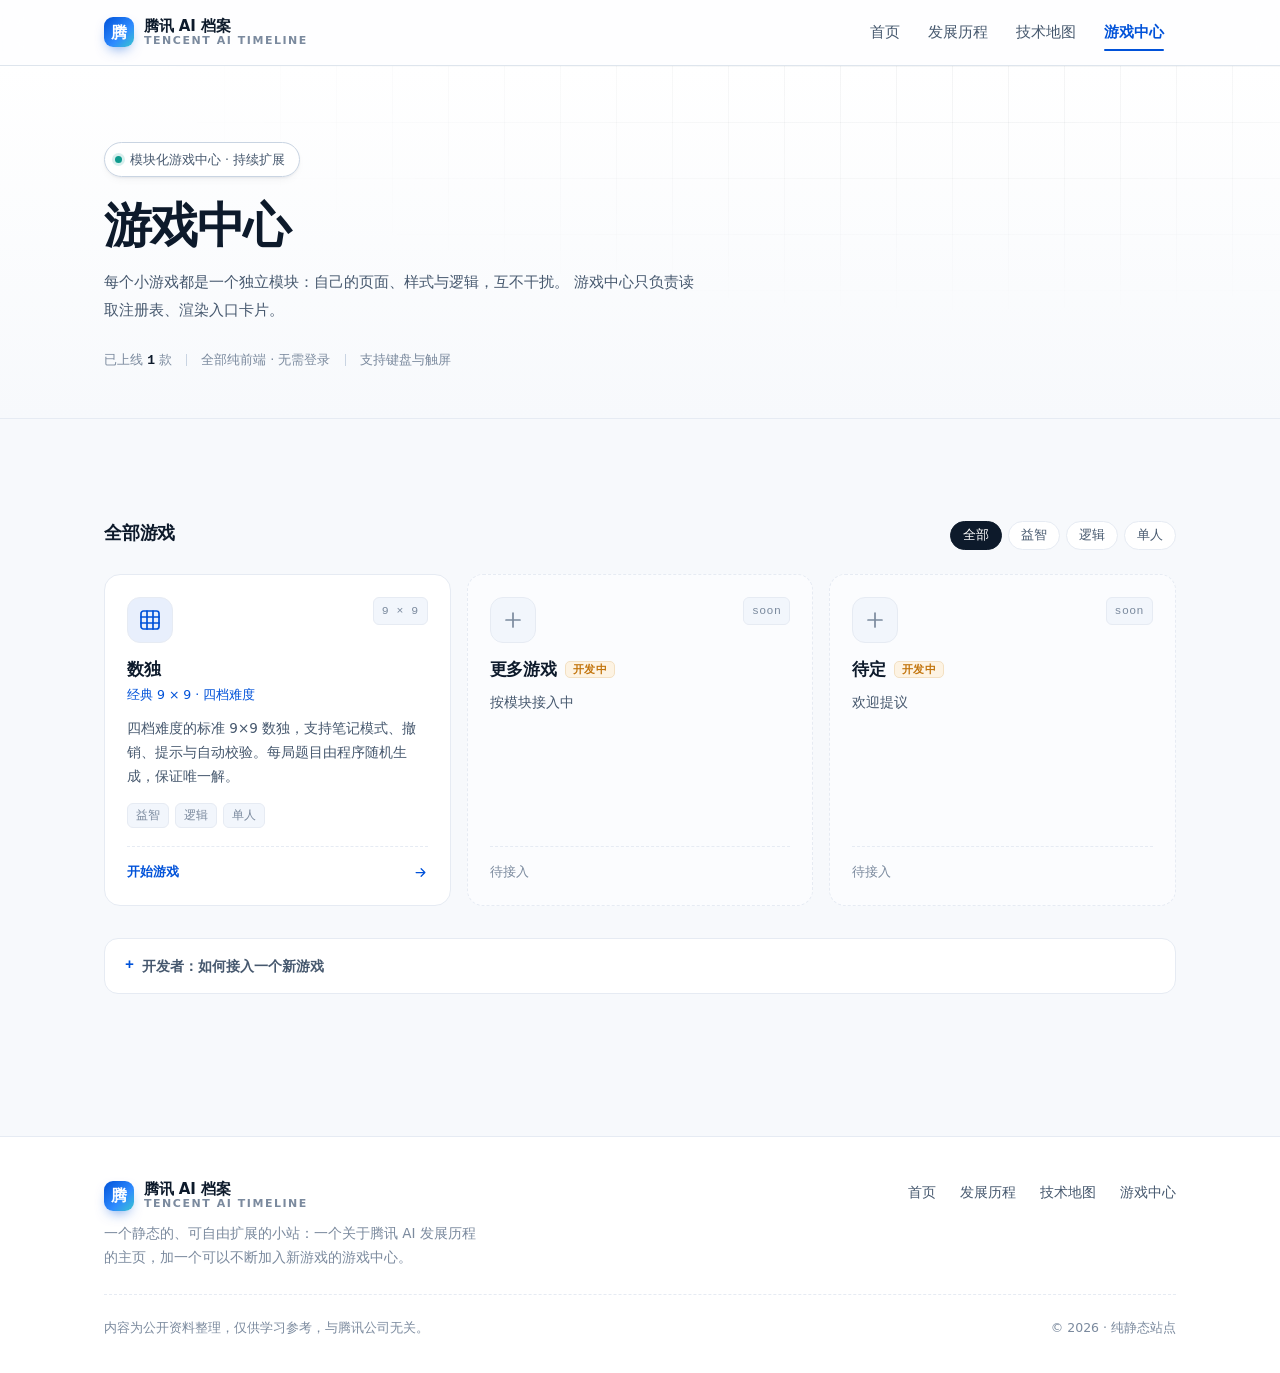
==== games.html @ ee5a66cd "Add files via upload" ====
<!DOCTYPE html>
<html lang="zh-CN">
<head>
<meta charset="UTF-8" />
<meta name="viewport" content="width=device-width, initial-scale=1" />
<title>游戏中心 · 腾讯 AI 档案</title>
<meta name="description" content="站点的小游戏合集：目前上线经典 9×9 数独，采用模块化结构，可持续接入更多小游戏。" />
<link rel="icon" href="data:image/svg+xml,%3Csvg xmlns='http://www.w3.org/2000/svg' viewBox='0 0 32 32'%3E%3Crect width='32' height='32' rx='9' fill='%230052d9'/%3E%3Ctext x='16' y='22' font-size='16' font-family='serif' fill='white' text-anchor='middle'%3EA%3C/text%3E%3C/svg%3E" />
<link rel="stylesheet" href="assets/css/base.css" />
<link rel="stylesheet" href="assets/css/games.css" />
<script>document.documentElement.classList.add('js');</script>
</head>
<body>

<header class="nav">
  <div class="nav__inner">
    <a class="brand" href="index.html">
      <span class="brand__mark">腾</span>
      <span class="brand__text">
        <b>腾讯 AI 档案</b>
        <span>Tencent AI Timeline</span>
      </span>
    </a>
    <button class="nav__toggle" type="button" aria-label="展开菜单" aria-expanded="false" data-nav-toggle>
      <span></span>
    </button>
    <nav class="nav__links" data-nav-links>
      <a class="nav__link" href="index.html">首页</a>
      <a class="nav__link" href="index.html#timeline">发展历程</a>
      <a class="nav__link" href="index.html#map">技术地图</a>
      <a class="nav__link is-active" href="games.html">游戏中心</a>
    </nav>
  </div>
</header>

<main>

  <section class="games-hero">
    <div class="games-hero__grid" aria-hidden="true"></div>
    <div class="wrap">
      <span class="hero__badge"><i class="dot"></i> 模块化游戏中心 · 持续扩展</span>
      <h1>游戏中心</h1>
      <p>
        每个小游戏都是一个独立模块：自己的页面、样式与逻辑，互不干扰。
        游戏中心只负责读取注册表、渲染入口卡片。
      </p>
      <div class="games-hero__meta">
        <span>已上线 <b id="game-count">1</b> 款</span>
        <span class="sep" aria-hidden="true"></span>
        <span>全部纯前端 · 无需登录</span>
        <span class="sep" aria-hidden="true"></span>
        <span>支持键盘与触屏</span>
      </div>
    </div>
  </section>

  <section class="section section--tight">
    <div class="wrap">
      <div class="games-list-head">
        <h2>全部游戏</h2>
        <div class="tag-filter" id="tag-filter" aria-label="按标签筛选"></div>
      </div>

      <div class="game-grid" id="game-grid">
        <noscript>
          <p style="grid-column:1/-1;color:#7b8a9e">
            游戏卡片由脚本渲染，请开启 JavaScript；或
            <a href="games/sudoku/index.html">直接进入数独</a>。
          </p>
        </noscript>
      </div>

      <details class="dev-note">
        <summary>开发者：如何接入一个新游戏</summary>
        <ol>
          <li>在 <code>games/</code> 下新建文件夹，例如 <code>games/2048/</code>，放入 <code>index.html</code>、<code>game.css</code>、<code>game.js</code>，页面直接引用 <code>../../assets/css/base.css</code> 即可继承全站风格。</li>
          <li>打开 <code>assets/js/games-registry.js</code>，在 <code>window.GAME_REGISTRY</code> 数组里追加一条配置（id / name / path / tags / icon 等）。</li>
          <li>刷新本页，新游戏会自动出现在卡片列表里；无需修改本页任何代码。</li>
        </ol>
      </details>
    </div>
  </section>

</main>

<footer class="footer">
  <div class="footer__inner">
    <div class="footer__brand">
      <a class="brand" href="index.html" style="margin-bottom:10px">
        <span class="brand__mark">腾</span>
        <span class="brand__text"><b>腾讯 AI 档案</b><span>Tencent AI Timeline</span></span>
      </a>
      <p>一个静态的、可自由扩展的小站：一个关于腾讯 AI 发展历程的主页，加一个可以不断加入新游戏的游戏中心。</p>
    </div>
    <div class="footer__links">
      <a href="index.html">首页</a>
      <a href="index.html#timeline">发展历程</a>
      <a href="index.html#map">技术地图</a>
      <a href="games.html">游戏中心</a>
    </div>
    <div class="footer__meta">
      <span>内容为公开资料整理，仅供学习参考，与腾讯公司无关。</span>
      <span>© <span data-year>2026</span> · 纯静态站点</span>
    </div>
  </div>
</footer>

<script src="assets/js/games-registry.js"></script>
<script src="assets/js/games-hub.js"></script>
<script src="assets/js/site.js"></script>
</body>
</html>
---- assets/css/base.css ----
/* =========================================================
   base.css — 设计变量 / 基础排版 / 导航 / 页脚 / 通用组件
   所有页面共享
   ========================================================= */

:root {
  /* 色彩 */
  --ink: #0d1a2b;
  --ink-2: #46586e;
  --ink-3: #7b8a9e;
  --line: #e6ebf3;
  --line-strong: #c9d4e2;
  --bg: #f7f9fc;
  --surface: #ffffff;
  --surface-2: #f2f6fc;
  --brand: #0052d9;
  --brand-2: #1a73ff;
  --brand-soft: #edf3ff;
  --teal: #0f9b8e;
  --amber: #c2740c;
  --danger: #d92d20;
  --danger-soft: #fdeceb;

  /* 字体 */
  --sans: "PingFang SC", "HarmonyOS Sans SC", "Hiragino Sans GB", "Microsoft YaHei",
    system-ui, -apple-system, "Segoe UI", Roboto, sans-serif;
  --serif: "Songti SC", "Noto Serif SC", "Source Han Serif SC", "SimSun", Georgia, serif;
  --mono: "SF Mono", "JetBrains Mono", ui-monospace, Menlo, Consolas, monospace;

  /* 尺寸 */
  --nav-h: 66px;
  --wrap: 1120px;
  --radius: 16px;
  --radius-sm: 10px;
  --shadow-sm: 0 1px 2px rgba(13, 26, 43, 0.05), 0 4px 12px -6px rgba(13, 26, 43, 0.12);
  --shadow: 0 2px 4px rgba(13, 26, 43, 0.04), 0 18px 40px -24px rgba(13, 26, 43, 0.24);
  --ease: cubic-bezier(0.22, 0.61, 0.36, 1);
}

*,
*::before,
*::after {
  box-sizing: border-box;
}

html {
  -webkit-text-size-adjust: 100%;
  scroll-behavior: smooth;
  scroll-padding-top: calc(var(--nav-h) + 20px);
}

body {
  margin: 0;
  background: var(--bg);
  color: var(--ink);
  font-family: var(--sans);
  font-size: 16px;
  line-height: 1.7;
  -webkit-font-smoothing: antialiased;
  text-rendering: optimizeLegibility;
}

img,
svg {
  display: block;
  max-width: 100%;
}

a {
  color: var(--brand);
  text-decoration: none;
}

a:hover {
  color: var(--brand-2);
}

h1,
h2,
h3,
h4 {
  margin: 0;
  font-weight: 650;
  line-height: 1.25;
  letter-spacing: -0.01em;
}

p {
  margin: 0;
}

ul,
ol {
  margin: 0;
  padding: 0;
  list-style: none;
}

button {
  font-family: inherit;
  font-size: inherit;
  color: inherit;
  border: 0;
  background: none;
  cursor: pointer;
}

:focus-visible {
  outline: 2px solid var(--brand);
  outline-offset: 3px;
  border-radius: 4px;
}

/* ---------- 布局容器 ---------- */
.wrap {
  width: 100%;
  max-width: var(--wrap);
  margin-inline: auto;
  padding-inline: 24px;
}

.section {
  padding-block: clamp(56px, 8vw, 104px);
}

/* ---------- 顶部导航 ---------- */
.nav {
  position: sticky;
  top: 0;
  z-index: 100;
  height: var(--nav-h);
  display: flex;
  align-items: center;
  background: rgba(255, 255, 255, 0.82);
  backdrop-filter: saturate(180%) blur(14px);
  -webkit-backdrop-filter: saturate(180%) blur(14px);
  border-bottom: 1px solid rgba(201, 212, 226, 0.6);
}

.nav__inner {
  width: 100%;
  max-width: var(--wrap);
  margin-inline: auto;
  padding-inline: 24px;
  display: flex;
  align-items: center;
  gap: 32px;
}

.brand {
  display: flex;
  align-items: center;
  gap: 10px;
  color: var(--ink);
  font-weight: 650;
  letter-spacing: -0.01em;
  white-space: nowrap;
}

.brand:hover {
  color: var(--ink);
}

.brand__mark {
  width: 30px;
  height: 30px;
  border-radius: 9px;
  background: linear-gradient(135deg, #0052d9, #2f8bff 60%, #39c5cf);
  color: #fff;
  display: grid;
  place-items: center;
  font-family: var(--serif);
  font-size: 16px;
  font-weight: 700;
  box-shadow: 0 6px 14px -6px rgba(0, 82, 217, 0.7);
}

.brand__text {
  display: flex;
  flex-direction: column;
  line-height: 1.15;
}

.brand__text b {
  font-size: 15px;
  font-weight: 650;
}

.brand__text span {
  font-size: 11px;
  letter-spacing: 0.14em;
  color: var(--ink-3);
  text-transform: uppercase;
}

.nav__links {
  display: flex;
  align-items: center;
  gap: 4px;
  margin-left: auto;
}

.nav__link {
  position: relative;
  padding: 8px 12px;
  border-radius: 8px;
  font-size: 14.5px;
  color: var(--ink-2);
  transition: background 0.2s var(--ease), color 0.2s var(--ease);
}

.nav__link:hover {
  background: var(--surface-2);
  color: var(--ink);
}

.nav__link.is-active {
  color: var(--brand);
  font-weight: 600;
}

.nav__link.is-active::after {
  content: "";
  position: absolute;
  left: 12px;
  right: 12px;
  bottom: 2px;
  height: 2px;
  border-radius: 2px;
  background: var(--brand);
}

.nav__toggle {
  display: none;
  margin-left: auto;
  width: 40px;
  height: 40px;
  border-radius: 10px;
  border: 1px solid var(--line);
  align-items: center;
  justify-content: center;
  background: var(--surface);
}

.nav__toggle span {
  position: relative;
  width: 16px;
  height: 1.6px;
  background: var(--ink);
  border-radius: 2px;
}

.nav__toggle span::before,
.nav__toggle span::after {
  content: "";
  position: absolute;
  left: 0;
  width: 16px;
  height: 1.6px;
  background: var(--ink);
  border-radius: 2px;
  transition: transform 0.2s var(--ease);
}

.nav__toggle span::before {
  top: -5px;
}

.nav__toggle span::after {
  top: 5px;
}

/* ---------- 按钮 ---------- */
.btn {
  display: inline-flex;
  align-items: center;
  justify-content: center;
  gap: 8px;
  padding: 11px 20px;
  border-radius: 999px;
  font-size: 14.5px;
  font-weight: 600;
  line-height: 1;
  border: 1px solid transparent;
  transition: transform 0.18s var(--ease), box-shadow 0.2s var(--ease),
    background 0.2s var(--ease), color 0.2s var(--ease), border-color 0.2s var(--ease);
  white-space: nowrap;
}

.btn:active {
  transform: translateY(1px);
}

.btn--primary {
  background: var(--brand);
  color: #fff;
  box-shadow: 0 10px 24px -14px rgba(0, 82, 217, 0.9);
}

.btn--primary:hover {
  background: #0046bd;
  color: #fff;
  box-shadow: 0 14px 28px -14px rgba(0, 82, 217, 0.95);
}

.btn--ghost {
  background: var(--surface);
  color: var(--ink);
  border-color: var(--line-strong);
}

.btn--ghost:hover {
  border-color: var(--brand);
  color: var(--brand);
  background: #fff;
}

/* ---------- 通用小标签 ---------- */
.chip {
  display: inline-flex;
  align-items: center;
  gap: 6px;
  padding: 4px 10px;
  border-radius: 999px;
  background: var(--brand-soft);
  color: var(--brand);
  font-size: 12px;
  font-weight: 600;
  line-height: 1.6;
  letter-spacing: 0.02em;
}

.chip--plain {
  background: var(--surface-2);
  color: var(--ink-2);
  font-weight: 500;
}

.eyebrow {
  display: inline-flex;
  align-items: center;
  gap: 8px;
  font-size: 12.5px;
  font-weight: 600;
  letter-spacing: 0.16em;
  text-transform: uppercase;
  color: var(--ink-3);
}

.eyebrow::before {
  content: "";
  width: 22px;
  height: 1.5px;
  background: var(--brand);
  border-radius: 2px;
}

/* ---------- 页脚 ---------- */
.footer {
  margin-top: 40px;
  padding-block: 44px 36px;
  border-top: 1px solid var(--line);
  background: var(--surface);
}

.footer__inner {
  max-width: var(--wrap);
  margin-inline: auto;
  padding-inline: 24px;
  display: flex;
  flex-wrap: wrap;
  gap: 20px 40px;
  justify-content: space-between;
  align-items: flex-start;
}

.footer__brand {
  max-width: 380px;
  font-size: 13.5px;
  color: var(--ink-3);
  line-height: 1.8;
}

.footer__links {
  display: flex;
  gap: 24px;
  font-size: 13.5px;
}

.footer__links a {
  color: var(--ink-2);
}

.footer__links a:hover {
  color: var(--brand);
}

.footer__meta {
  width: 100%;
  padding-top: 22px;
  margin-top: 4px;
  border-top: 1px dashed var(--line);
  font-size: 12.5px;
  color: var(--ink-3);
  display: flex;
  flex-wrap: wrap;
  gap: 8px 20px;
  justify-content: space-between;
}

/* ---------- 滚动进入动画 ---------- */
.js .reveal {
  opacity: 0;
  transform: translateY(18px);
}

.reveal.is-in {
  opacity: 1;
  transform: none;
  transition: opacity 0.62s var(--ease), transform 0.62s var(--ease);
}

@media (prefers-reduced-motion: reduce) {
  html {
    scroll-behavior: auto;
  }
  .js .reveal {
    opacity: 1;
    transform: none;
  }
  * {
    animation-duration: 0.01ms !important;
    transition-duration: 0.01ms !important;
  }
}

/* ---------- 移动端导航 ---------- */
@media (max-width: 760px) {
  .nav__toggle {
    display: inline-flex;
  }

  .nav__links {
    position: absolute;
    top: var(--nav-h);
    left: 0;
    right: 0;
    margin: 0;
    padding: 10px 16px 16px;
    flex-direction: column;
    align-items: stretch;
    gap: 2px;
    background: #fff;
    border-bottom: 1px solid var(--line);
    box-shadow: 0 20px 30px -24px rgba(13, 26, 43, 0.4);
    transform-origin: top;
    display: none;
  }

  .nav__links.is-open {
    display: flex;
  }

  .nav__link {
    padding: 12px;
    font-size: 15px;
  }

  .nav__link.is-active::after {
    display: none;
  }

  .nav__link.is-active {
    background: var(--brand-soft);
  }
}
---- assets/css/games.css ----
/* =========================================================
   games.css — 游戏中心
   ========================================================= */

.hero__badge {
  display: inline-flex;
  align-items: center;
  gap: 8px;
  padding: 6px 14px 6px 10px;
  border-radius: 999px;
  background: rgba(255, 255, 255, 0.9);
  border: 1px solid var(--line-strong);
  font-size: 12.5px;
  font-weight: 500;
  color: var(--ink-2);
  box-shadow: var(--shadow-sm);
}

.hero__badge .dot {
  width: 7px;
  height: 7px;
  border-radius: 50%;
  background: var(--teal);
  box-shadow: 0 0 0 3px rgba(15, 155, 142, 0.16);
}

/* ---------------- 顶部 ---------------- */
.games-hero {
  position: relative;
  overflow: hidden;
  padding-block: clamp(44px, 7vw, 76px) clamp(30px, 4vw, 46px);
  background: linear-gradient(180deg, #ffffff, #f7f9fc);
  border-bottom: 1px solid var(--line);
}

.games-hero__grid {
  position: absolute;
  inset: 0;
  background-image: linear-gradient(to right, rgba(13, 26, 43, 0.045) 1px, transparent 1px),
    linear-gradient(to bottom, rgba(13, 26, 43, 0.045) 1px, transparent 1px);
  background-size: 56px 56px;
  mask-image: radial-gradient(90% 100% at 76% 0%, #000 10%, transparent 72%);
  -webkit-mask-image: radial-gradient(90% 100% at 76% 0%, #000 10%, transparent 72%);
  pointer-events: none;
}

.games-hero .wrap {
  position: relative;
}

.games-hero h1 {
  margin-top: 18px;
  font-size: clamp(2rem, 5vw, 3rem);
  letter-spacing: -0.035em;
}

.games-hero p {
  margin-top: 14px;
  max-width: 600px;
  font-size: 15px;
  line-height: 1.85;
  color: var(--ink-2);
}

.games-hero__meta {
  margin-top: 24px;
  display: flex;
  flex-wrap: wrap;
  align-items: center;
  gap: 10px 14px;
  font-size: 13px;
  color: var(--ink-3);
}

.games-hero__meta b {
  color: var(--ink);
  font-family: var(--mono);
}

.games-hero__meta .sep {
  width: 1px;
  height: 12px;
  background: var(--line-strong);
}

/* ---------------- 列表头 / 筛选 ---------------- */
.games-list-head {
  display: flex;
  flex-wrap: wrap;
  align-items: baseline;
  justify-content: space-between;
  gap: 14px;
  margin-bottom: 24px;
}

.games-list-head h2 {
  font-size: 1.15rem;
  letter-spacing: -0.01em;
}

.tag-filter {
  display: flex;
  flex-wrap: wrap;
  gap: 6px;
}

.tag-filter button {
  padding: 5px 12px;
  border-radius: 999px;
  border: 1px solid var(--line);
  background: var(--surface);
  font-size: 12.5px;
  color: var(--ink-2);
  transition: all 0.2s var(--ease);
}

.tag-filter button:hover {
  border-color: var(--line-strong);
  color: var(--ink);
}

.tag-filter button.is-active {
  background: var(--ink);
  border-color: var(--ink);
  color: #fff;
}

/* ---------------- 卡片网格 ---------------- */
.game-grid {
  display: grid;
  grid-template-columns: repeat(auto-fill, minmax(272px, 1fr));
  gap: 16px;
}

.game-card {
  position: relative;
  display: flex;
  flex-direction: column;
  padding: 22px;
  border-radius: var(--radius);
  background: var(--surface);
  border: 1px solid var(--line);
  color: var(--ink);
  overflow: hidden;
  transition: transform 0.3s var(--ease), box-shadow 0.3s var(--ease),
    border-color 0.3s var(--ease);
}

.game-card::before {
  content: "";
  position: absolute;
  inset: 0;
  background: radial-gradient(120% 90% at 100% 0%, var(--card-accent-soft, #eef4ff), transparent 62%);
  opacity: 0;
  transition: opacity 0.3s var(--ease);
  pointer-events: none;
}

.game-card:hover {
  transform: translateY(-4px);
  box-shadow: var(--shadow);
  border-color: #cfdcf0;
  color: var(--ink);
}

.game-card:hover::before {
  opacity: 1;
}

.game-card > * {
  position: relative;
}

.game-card__top {
  display: flex;
  align-items: flex-start;
  justify-content: space-between;
  gap: 12px;
  margin-bottom: 16px;
}

.game-card__icon {
  width: 46px;
  height: 46px;
  border-radius: 13px;
  display: grid;
  place-items: center;
  background: var(--card-accent-soft, #eef4ff);
  color: var(--card-accent, #0052d9);
  border: 1px solid var(--line);
}

.game-card__icon svg {
  width: 24px;
  height: 24px;
}

.game-card__meta {
  font-family: var(--mono);
  font-size: 11.5px;
  letter-spacing: 0.04em;
  color: var(--ink-3);
  padding: 3px 8px;
  border-radius: 6px;
  background: var(--surface-2);
  border: 1px solid var(--line);
  white-space: nowrap;
}

.game-card h3 {
  font-size: 17px;
  display: flex;
  align-items: center;
  gap: 8px;
}

.game-card__sub {
  margin-top: 4px;
  font-size: 12.5px;
  color: var(--brand);
  font-weight: 500;
}

.game-card__desc {
  margin-top: 10px;
  font-size: 13.5px;
  line-height: 1.8;
  color: var(--ink-2);
  flex: 1;
}

.game-card__tags {
  margin-top: 14px;
  display: flex;
  flex-wrap: wrap;
  gap: 6px;
}

.game-card__tags span {
  font-size: 11.5px;
  padding: 2px 8px;
  border-radius: 6px;
  background: var(--surface-2);
  border: 1px solid var(--line);
  color: var(--ink-3);
  line-height: 1.7;
}

.game-card__go {
  margin-top: 18px;
  padding-top: 14px;
  border-top: 1px dashed var(--line);
  display: flex;
  align-items: center;
  justify-content: space-between;
  font-size: 13px;
  font-weight: 600;
  color: var(--brand);
}

.game-card__go svg {
  transition: transform 0.25s var(--ease);
}

.game-card:hover .game-card__go svg {
  transform: translateX(4px);
}

/* 未上线 */
.game-card--soon {
  cursor: default;
  background: #fbfcfe;
  border-style: dashed;
  box-shadow: none;
}

.game-card--soon:hover {
  transform: none;
  box-shadow: none;
  border-color: var(--line);
}

.game-card--soon .game-card__icon {
  background: var(--surface-2);
  color: var(--ink-3);
}

.game-card--soon .game-card__go {
  color: var(--ink-3);
  font-weight: 500;
}

.badge-soon {
  font-size: 10.5px;
  font-weight: 600;
  letter-spacing: 0.04em;
  padding: 1px 7px;
  border-radius: 5px;
  background: #fdf3e3;
  color: var(--amber);
  border: 1px solid #f3e0c2;
}

/* ---------------- 开发说明 ---------------- */
.dev-note {
  margin-top: 32px;
  border: 1px solid var(--line);
  border-radius: 14px;
  background: var(--surface);
  overflow: hidden;
}

.dev-note summary {
  list-style: none;
  cursor: pointer;
  padding: 14px 20px;
  font-size: 13.5px;
  font-weight: 600;
  color: var(--ink-2);
  display: flex;
  align-items: center;
  gap: 8px;
}

.dev-note summary::-webkit-details-marker {
  display: none;
}

.dev-note summary::before {
  content: "+";
  font-family: var(--mono);
  color: var(--brand);
  font-size: 15px;
}

.dev-note[open] summary::before {
  content: "−";
}

.dev-note summary:hover {
  background: var(--surface-2);
}

.dev-note ol {
  margin: 0;
  padding: 4px 24px 22px 24px;
  counter-reset: dev;
  display: grid;
  gap: 10px;
}

.dev-note li {
  counter-increment: dev;
  position: relative;
  padding-left: 26px;
  font-size: 13.5px;
  line-height: 1.85;
  color: var(--ink-2);
}

.dev-note li::before {
  content: counter(dev);
  position: absolute;
  left: 0;
  top: 3px;
  width: 18px;
  height: 18px;
  border-radius: 5px;
  background: var(--brand-soft);
  color: var(--brand);
  font-size: 11px;
  font-weight: 700;
  display: grid;
  place-items: center;
  font-family: var(--mono);
}

.dev-note code {
  font-family: var(--mono);
  font-size: 12px;
  padding: 1px 5px;
  border-radius: 4px;
  background: var(--surface-2);
  border: 1px solid var(--line);
  color: var(--ink);
}
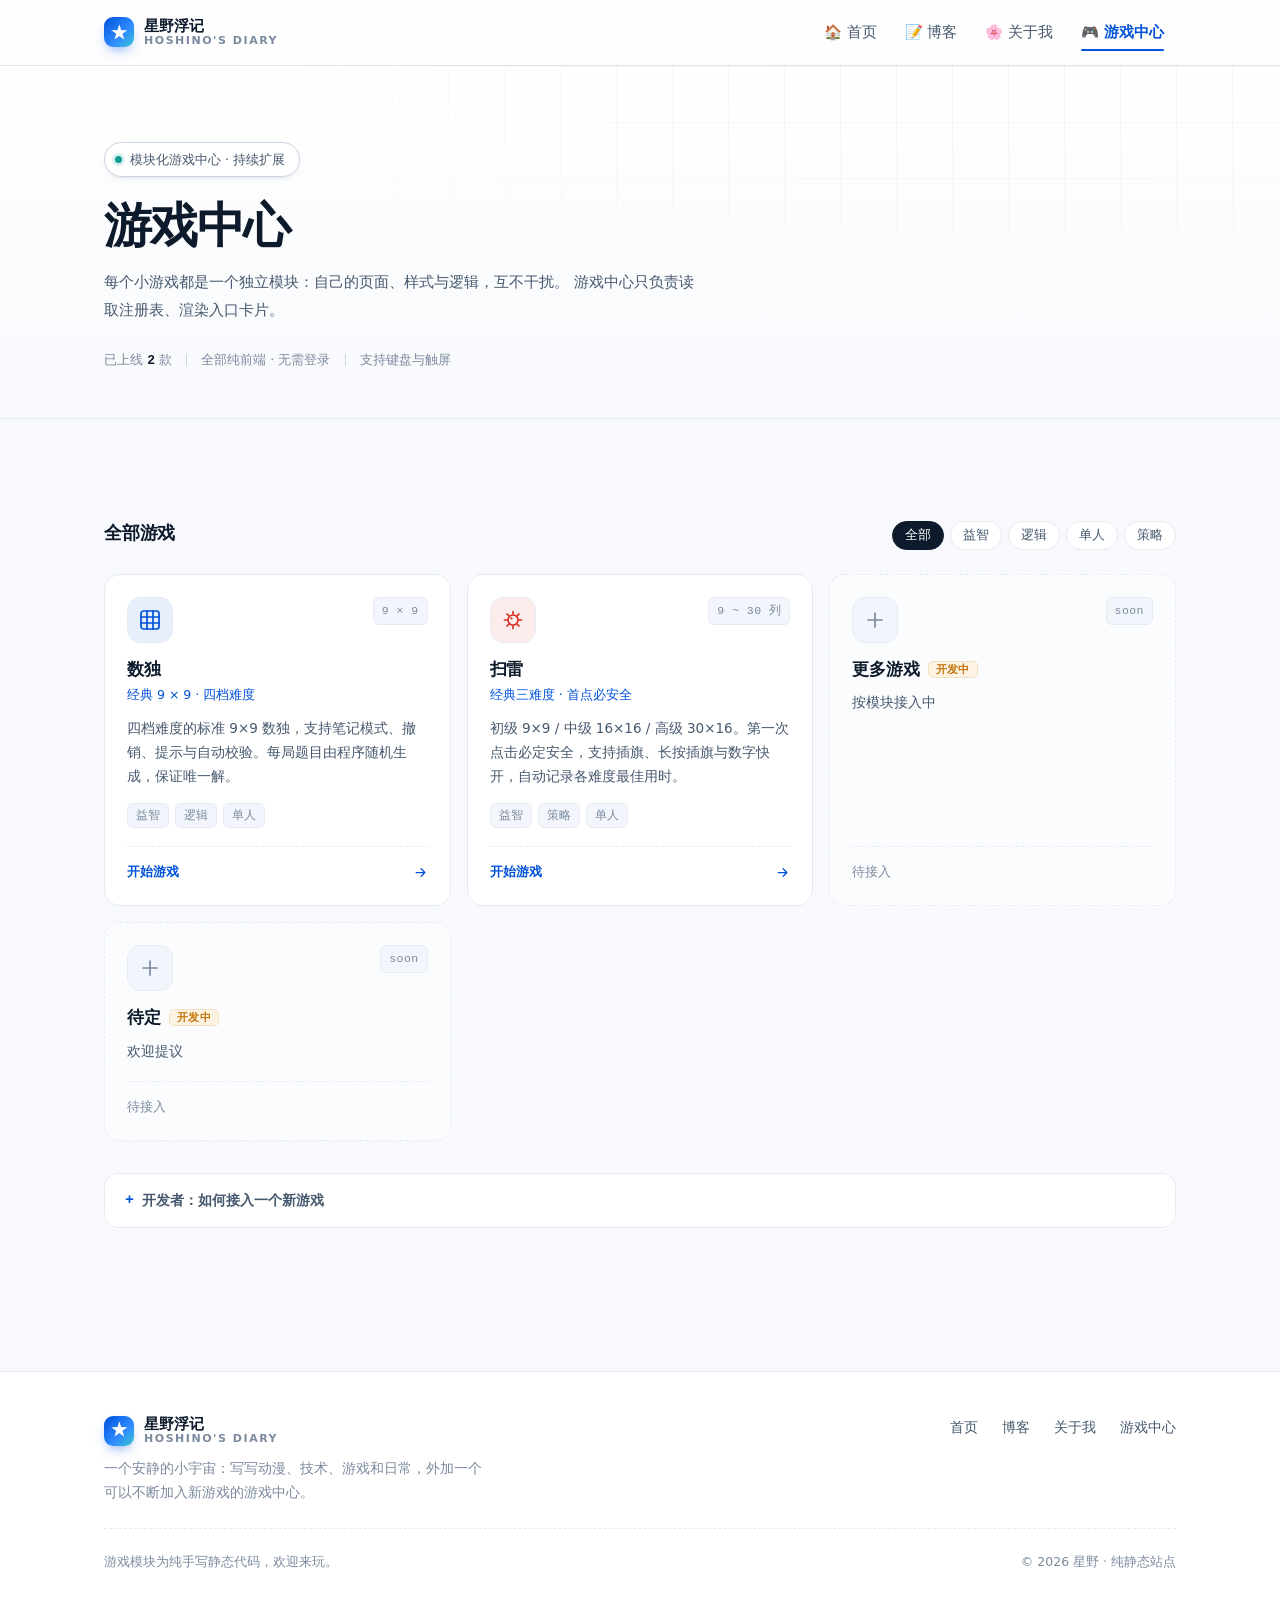
==== commit ebecd154: "Add files via upload" ====
--- a/games.html
+++ b/games.html
@@ -3,9 +3,9 @@
 <head>
 <meta charset="UTF-8" />
 <meta name="viewport" content="width=device-width, initial-scale=1" />
-<title>游戏中心 · 腾讯 AI 档案</title>
-<meta name="description" content="站点的小游戏合集：目前上线经典 9×9 数独，采用模块化结构，可持续接入更多小游戏。" />
-<link rel="icon" href="data:image/svg+xml,%3Csvg xmlns='http://www.w3.org/2000/svg' viewBox='0 0 32 32'%3E%3Crect width='32' height='32' rx='9' fill='%230052d9'/%3E%3Ctext x='16' y='22' font-size='16' font-family='serif' fill='white' text-anchor='middle'%3EA%3C/text%3E%3C/svg%3E" />
+<title>游戏中心 · 星野浮记</title>
+<meta name="description" content="星野小站的游戏中心：目前上线经典 9×9 数独和扫雷，采用模块化结构，可持续接入更多小游戏。" />
+<link rel="icon" href="data:image/svg+xml,%3Csvg xmlns='http://www.w3.org/2000/svg' viewBox='0 0 32 32'%3E%3Crect width='32' height='32' rx='10' fill='%23ff7eb6'/%3E%3Ctext x='16' y='22' font-size='15' fill='white' text-anchor='middle'%3E%E2%98%86%3C/text%3E%3C/svg%3E" />
 <link rel="stylesheet" href="assets/css/base.css" />
 <link rel="stylesheet" href="assets/css/games.css" />
 <script>document.documentElement.classList.add('js');</script>
@@ -15,20 +15,20 @@
 <header class="nav">
   <div class="nav__inner">
     <a class="brand" href="index.html">
-      <span class="brand__mark">腾</span>
+      <span class="brand__mark">★</span>
       <span class="brand__text">
-        <b>腾讯 AI 档案</b>
-        <span>Tencent AI Timeline</span>
+        <b>星野浮记</b>
+        <span>Hoshino's Diary</span>
       </span>
     </a>
     <button class="nav__toggle" type="button" aria-label="展开菜单" aria-expanded="false" data-nav-toggle>
       <span></span>
     </button>
     <nav class="nav__links" data-nav-links>
-      <a class="nav__link" href="index.html">首页</a>
-      <a class="nav__link" href="index.html#timeline">发展历程</a>
-      <a class="nav__link" href="index.html#map">技术地图</a>
-      <a class="nav__link is-active" href="games.html">游戏中心</a>
+      <a class="nav__link" href="index.html">🏠 首页</a>
+      <a class="nav__link" href="index.html#posts">📝 博客</a>
+      <a class="nav__link" href="index.html#about">🌸 关于我</a>
+      <a class="nav__link is-active" href="games.html">🎮 游戏中心</a>
     </nav>
   </div>
 </header>
@@ -87,20 +87,20 @@
   <div class="footer__inner">
     <div class="footer__brand">
       <a class="brand" href="index.html" style="margin-bottom:10px">
-        <span class="brand__mark">腾</span>
-        <span class="brand__text"><b>腾讯 AI 档案</b><span>Tencent AI Timeline</span></span>
+        <span class="brand__mark">★</span>
+        <span class="brand__text"><b>星野浮记</b><span>Hoshino's Diary</span></span>
       </a>
-      <p>一个静态的、可自由扩展的小站：一个关于腾讯 AI 发展历程的主页，加一个可以不断加入新游戏的游戏中心。</p>
+      <p>一个安静的小宇宙：写写动漫、技术、游戏和日常，外加一个可以不断加入新游戏的游戏中心。</p>
     </div>
     <div class="footer__links">
       <a href="index.html">首页</a>
-      <a href="index.html#timeline">发展历程</a>
-      <a href="index.html#map">技术地图</a>
+      <a href="index.html#posts">博客</a>
+      <a href="index.html#about">关于我</a>
       <a href="games.html">游戏中心</a>
     </div>
     <div class="footer__meta">
-      <span>内容为公开资料整理，仅供学习参考，与腾讯公司无关。</span>
-      <span>© <span data-year>2026</span> · 纯静态站点</span>
+      <span>游戏模块为纯手写静态代码，欢迎来玩。</span>
+      <span>© <span data-year>2026</span> 星野 · 纯静态站点</span>
     </div>
   </div>
 </footer>
